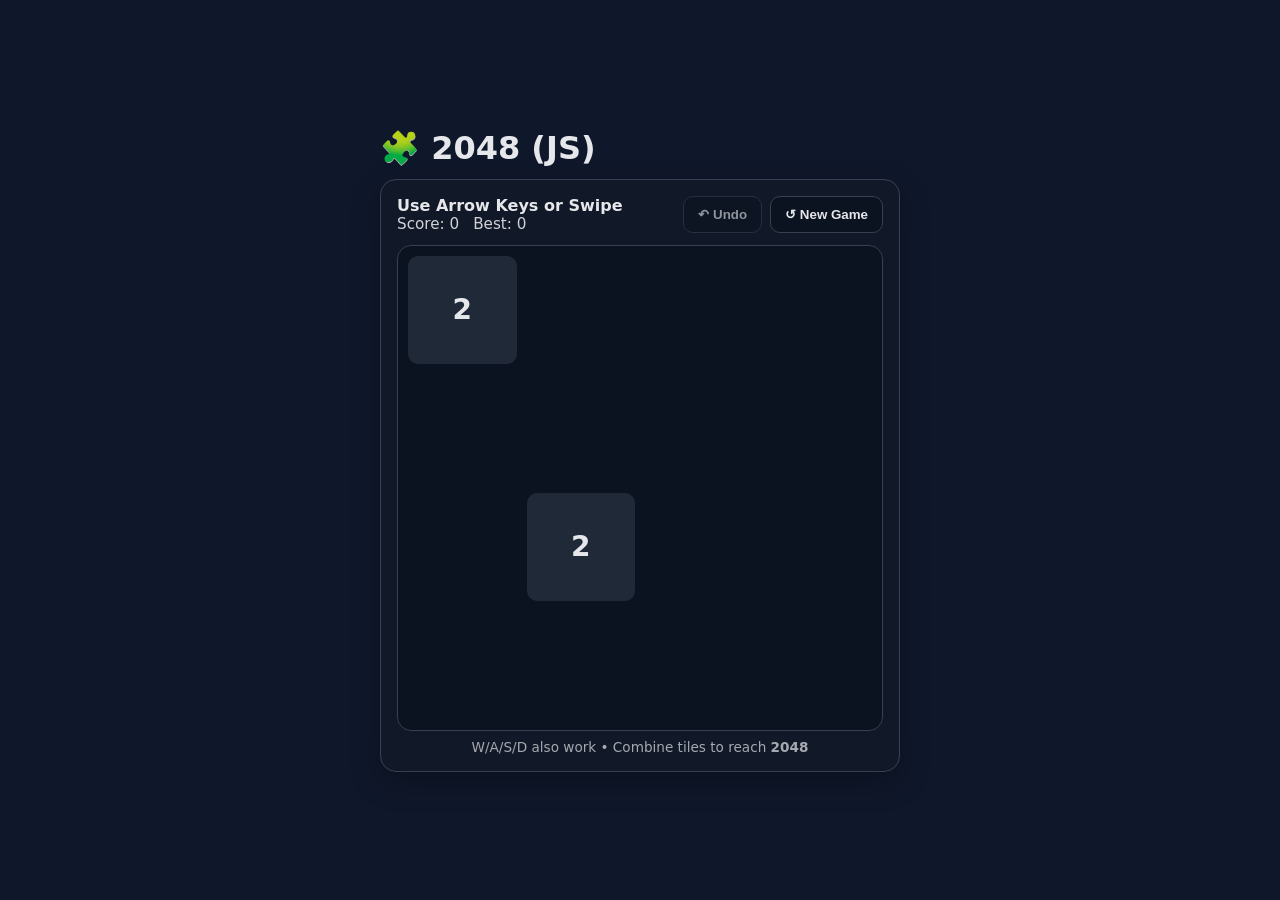
==== 2048/index.html @ 6a32fcf2 "New P" ====
<!doctype html>
<html lang="en">
<head>
  <meta charset="utf-8" />
  <meta name="viewport" content="width=device-width, initial-scale=1" />
  <title>2048 (Vanilla JS)</title>
  <style>
    :root {
      --bg:#0f172a; --panel:#111827; --line:#374151; --text:#e5e7eb;
      --empty:#0b1220; --tile:#243244; --accent:#22c55e;
    }
    * { box-sizing: border-box; }
    body { margin:0; background:var(--bg); color:var(--text);
      min-height:100vh; display:grid; place-items:center;
      font-family: ui-sans-serif,system-ui,-apple-system,Segoe UI,Roboto,Arial;
    }
    .wrap { width:min(520px,96vw); }
    h1 { margin: 0 0 12px; }
    .card { background:var(--panel); border:1px solid var(--line); border-radius:16px; padding:16px; box-shadow:0 10px 30px rgba(0,0,0,.25); }
    .row { display:flex; align-items:center; justify-content:space-between; gap:12px; margin-bottom:12px; flex-wrap:wrap; }
    .stats { display:flex; gap:14px; font-size:.95rem; opacity:.9; }
    .btn { border-radius:10px; padding:10px 14px; font-weight:700; border:1px solid var(--line); background:#0b1220; color:var(--text); cursor:pointer; }
    .btn:disabled { opacity:.6; cursor:not-allowed; }
    .btn:hover { background:#10182a; }
    #board { display:grid; grid-template-columns: repeat(4, 1fr); gap:10px;
      border:1px solid var(--line); border-radius:14px; padding:10px; background: #0b1220; touch-action:none; }
    .cell {
      aspect-ratio:1/1; border-radius:10px; display:grid; place-items:center;
      font-weight:800; font-size:28px;
      background: var(--empty); color:#e5e7eb; user-select:none;
      transition: transform .08s ease;
    }
    .cell.pop { transform: scale(1.06); }
    .tile-0  { background: var(--empty); color: transparent; }
    .tile-2  { background:#1f2937; }
    .tile-4  { background:#243244; }
    .tile-8  { background:#f59e0b; color:#0b1220; }
    .tile-16 { background:#f97316; color:#0b1220; }
    .tile-32 { background:#ef4444; color:#0b1220; }
    .tile-64 { background:#dc2626; color:#0b1220; }
    .tile-128{ background:#a78bfa; color:#0b1220; }
    .tile-256{ background:#8b5cf6; color:#0b1220; }
    .tile-512{ background:#6366f1; color:#0b1220; }
    .tile-1024{background:#22c55e; color:#0b1220; }
    .tile-2048{background:#16a34a; color:#0b1220; }
    footer { opacity:.7; font-size:.85rem; margin-top:8px; text-align:center; }
    noscript { display:block; margin:12px 0; background:#3b1111; border:1px solid #7f1d1d; padding:8px 10px; border-radius:8px; }
  </style>
</head>
<body>
  <div class="wrap">
    <h1>🧩 2048 (JS)</h1>
    <div class="card">
      <noscript>JavaScript is disabled; the game can’t run.</noscript>

      <div class="row">
        <div>
          <strong id="status">Use Arrow Keys or Swipe</strong>
          <div class="stats">
            <div>Score: <span id="score">0</span></div>
            <div>Best: <span id="best">0</span></div>
          </div>
        </div>
        <div style="display:flex; gap:8px;">
          <button id="undo"  class="btn" disabled>↶ Undo</button>
          <button id="new"   class="btn">↺ New Game</button>
        </div>
      </div>

      <div id="board" aria-label="2048 board" role="grid"></div>

      <footer>W/A/S/D also work • Combine tiles to reach <b>2048</b></footer>
    </div>
  </div>

  <script>
  // show any fatal error in the UI
  const showError = (e) => { const s = document.getElementById('status'); if (s) s.textContent = 'Error: ' + (e?.message||e); console.error(e); };

  try {
    // ====== UI refs ======
    const boardEl = document.getElementById('board');
    const scoreEl = document.getElementById('score');
    const bestEl  = document.getElementById('best');
    const statusEl= document.getElementById('status');
    const undoBtn = document.getElementById('undo');
    const newBtn  = document.getElementById('new');

    // ====== localStorage (safe) ======
    const BEST_KEY = 'g_2048_best_v1';
    let storageOK = true;
    try { localStorage.setItem('__2048_test', '1'); localStorage.removeItem('__2048_test'); } catch(_) { storageOK = false; }
    const getBest = () => storageOK ? Number(localStorage.getItem(BEST_KEY) || 0) : Number(bestEl.textContent||0);
    const setBest = (v) => { if (storageOK) { try { localStorage.setItem(BEST_KEY, String(v)); } catch(_){} } bestEl.textContent = v; };
    setBest(getBest());

    // ====== Game state ======
    const SIZE = 4;
    let grid;          // 2D array [row][col]
    let score;
    let won, over;
    let prevState = null; // for undo {grid, score}

    // Build board cells once
    const cells = [];
    for (let i=0;i<SIZE*SIZE;i++){
      const div = document.createElement('div');
      div.className = 'cell tile-0';
      div.setAttribute('role','gridcell');
      boardEl.appendChild(div);
      cells.push(div);
    }

    function setStatus(t){ statusEl.textContent = t; }
    function cloneGrid(g){ return g.map(r => r.slice()); }

    function emptyGrid(){ return Array.from({length: SIZE}, ()=> Array(SIZE).fill(0)); }

    function randChoice(arr){ return arr[Math.floor(Math.random()*arr.length)]; }

    function getEmptyCells(g){
      const out = [];
      for (let r=0;r<SIZE;r++) for (let c=0;c<SIZE;c++) if (g[r][c]===0) out.push([r,c]);
      return out;
    }

    function addRandomTile(g){
      const empties = getEmptyCells(g);
      if (empties.length === 0) return false;
      const [r,c] = randChoice(empties);
      g[r][c] = Math.random() < 0.9 ? 2 : 4;
      // pop effect on render
      const idx = r*SIZE + c; requestAnimationFrame(()=>{ cells[idx].classList.add('pop'); setTimeout(()=>cells[idx].classList.remove('pop'), 90); });
      return true;
    }

    function init(){
      grid = emptyGrid();
      score = 0; won=false; over=false; prevState=null;
      addRandomTile(grid); addRandomTile(grid);
      updateUI();
      setStatus('Use Arrow Keys or Swipe');
      undoBtn.disabled = true;
    }

    // ====== Movement & merging ======
    function slideRowLeft(row){
      const nums = row.filter(v => v!==0);
      const merged = [];
      for (let i=0; i<nums.length; ){
        if (i+1 < nums.length && nums[i] === nums[i+1]) {
          const v = nums[i]*2;
          merged.push(v);
          score += v;
          i += 2;
        } else {
          merged.push(nums[i]);
          i += 1;
        }
      }
      while (merged.length < SIZE) merged.push(0);
      return merged;
    }

    function rotateGridRight(g){
      // returns g rotated 90° CW
      const out = emptyGrid();
      for (let r=0;r<SIZE;r++)
        for (let c=0;c<SIZE;c++)
          out[c][SIZE-1-r] = g[r][c];
      return out;
    }
    function rotateGridLeft(g){
      const out = emptyGrid();
      for (let r=0;r<SIZE;r++)
        for (let c=0;c<SIZE;c++)
          out[SIZE-1-c][r] = g[r][c];
      return out;
    }
    function gridsEqual(a,b){
      for (let r=0;r<SIZE;r++) for (let c=0;c<SIZE;c++) if (a[r][c]!==b[r][c]) return false;
      return true;
    }

    // dir: 'left'|'right'|'up'|'down'
    function move(dir){
      if (over) return false;

      const before = cloneGrid(grid);
      let work = cloneGrid(grid);

      if (dir==='up') work = rotateGridLeft(work);
      if (dir==='right') work = work.map(row=>row.slice().reverse());
      if (dir==='down') work = rotateGridRight(work);

      // slide each row left
      work = work.map(slideRowLeft);

      // un-rotate / un-reverse
      if (dir==='right') work = work.map(row=>row.slice().reverse());
      if (dir==='up') work = rotateGridRight(work);
      if (dir==='down') work = rotateGridLeft(work);

      if (gridsEqual(before, work)) return false; // no change -> ignore

      // save for undo
      prevState = { grid: before, score: score };
      undoBtn.disabled = false;

      grid = work;
      addRandomTile(grid);
      checkGameState();
      updateUI();
      return true;
    }

    function checkGameState(){
      // win?
      for (let r=0;r<SIZE;r++) for (let c=0;c<SIZE;c++) if (grid[r][c] >= 2048) won = true;
      if (won) setStatus('You made 2048! Keep going or New Game');

      // moves available?
      if (getEmptyCells(grid).length>0) return;
      // any adjacent equals?
      for (let r=0;r<SIZE;r++){
        for (let c=0;c<SIZE;c++){
          const v = grid[r][c];
          if (r+1<SIZE && grid[r+1][c]===v) return;
          if (c+1<SIZE && grid[r][c+1]===v) return;
        }
      }
      over = true;
      setStatus('Game Over — ↺ New Game');
    }

    // ====== Render ======
    function updateUI(){
      // numbers
      for (let r=0;r<SIZE;r++){
        for (let c=0;c<SIZE;c++){
          const v = grid[r][c];
          const el = cells[r*SIZE + c];
          el.textContent = v===0 ? '' : String(v);
          el.className = 'cell tile-' + (v===0 ? '0' : v);
        }
      }
      scoreEl.textContent = score;
      setBest(Math.max(getBest(), score));
    }

    // ====== Input ======
    function handleKey(e){
      const k = e.key.toLowerCase();
      const nav = ["arrowleft","arrowright","arrowup","arrowdown","w","a","s","d"].includes(k);
      if (!nav) return;

      e.preventDefault();
      if (k==="arrowleft" || k==="a") move('left');
      else if (k==="arrowright" || k==="d") move('right');
      else if (k==="arrowup" || k==="w") move('up');
      else if (k==="arrowdown" || k==="s") move('down');
    }
    window.addEventListener('keydown', handleKey);

    // swipe (mobile)
    let touchStart=null;
    boardEl.addEventListener('touchstart', (e)=>{
      if (e.touches?.length) touchStart = {x:e.touches[0].clientX, y:e.touches[0].clientY};
    }, {passive:true});
    boardEl.addEventListener('touchend', (e)=>{
      if (!touchStart) return;
      const t = e.changedTouches[0];
      const dx = t.clientX - touchStart.x;
      const dy = t.clientY - touchStart.y;
      touchStart = null;
      if (Math.max(Math.abs(dx), Math.abs(dy)) < 24) return; // ignore tiny drags
      if (Math.abs(dx) > Math.abs(dy)) move(dx>0?'right':'left');
      else move(dy>0?'down':'up');
    }, {passive:true});

    // buttons
    newBtn.addEventListener('click', init);
    undoBtn.addEventListener('click', ()=>{
      if (!prevState) return;
      grid = cloneGrid(prevState.grid);
      score = prevState.score;
      prevState = null;
      undoBtn.disabled = true;
      over=false; // allow continue after undo
      setStatus('Use Arrow Keys or Swipe');
      updateUI();
    });

    // boot
    init();
  } catch (e){ showError(e); }
  </script>
</body>
</html>
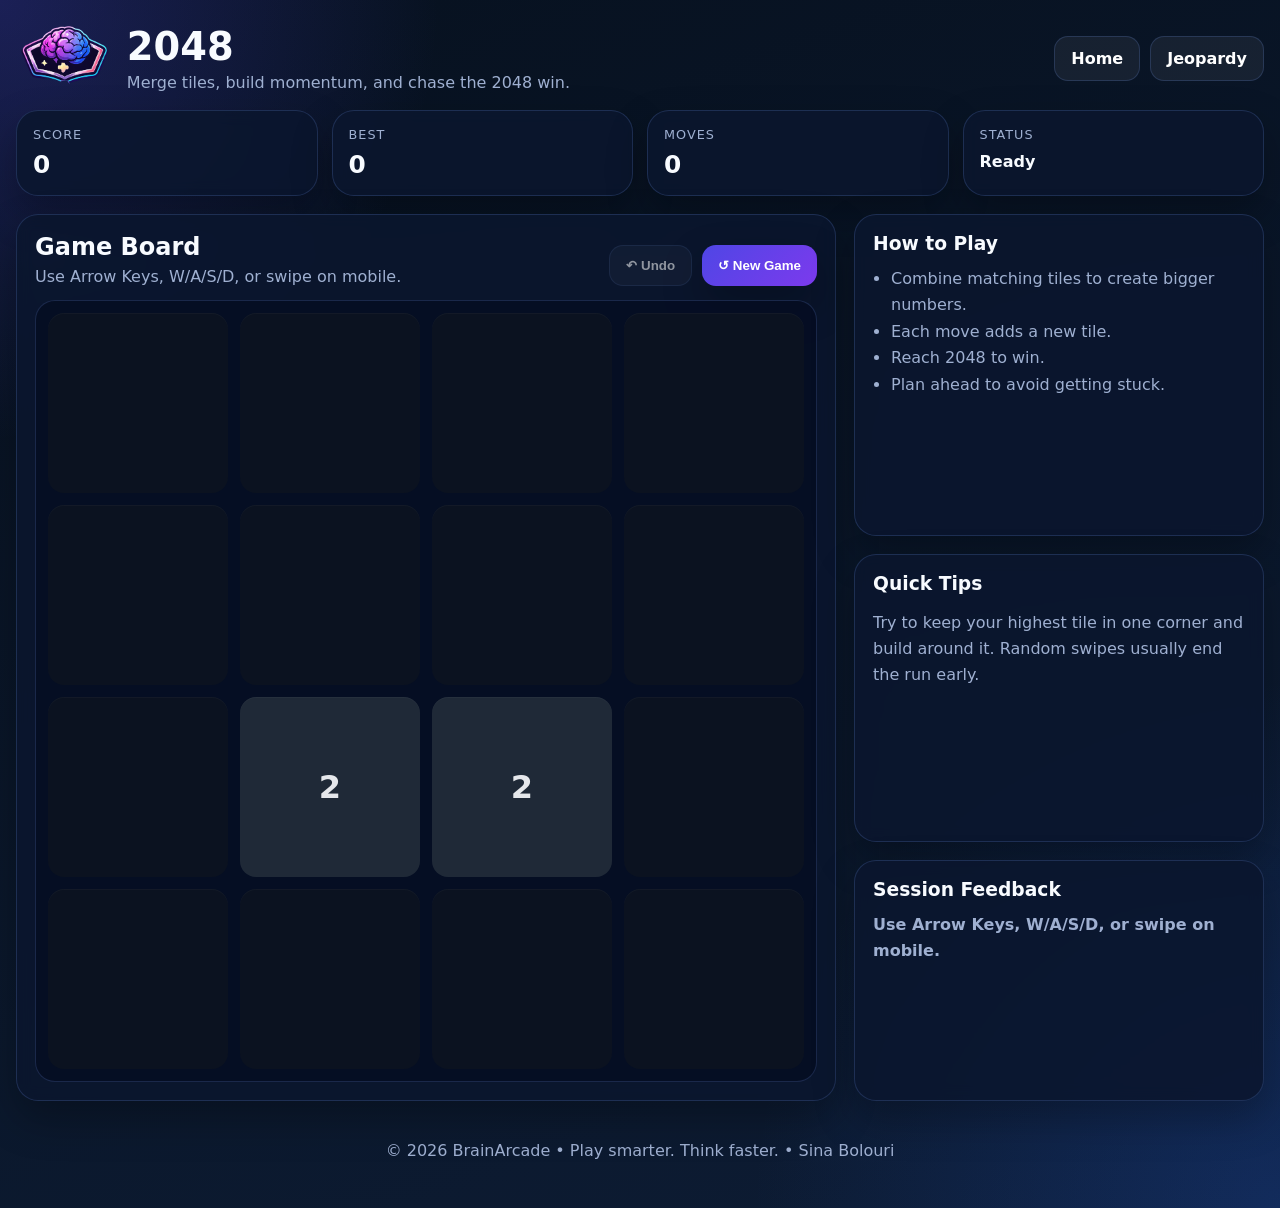
==== commit 7465cf58: "new Games" ====
--- a/2048/index.html
+++ b/2048/index.html
@@ -1,299 +1,126 @@
 <!doctype html>
 <html lang="en">
-<head>
-  <meta charset="utf-8" />
-  <meta name="viewport" content="width=device-width, initial-scale=1" />
-  <title>2048 (Vanilla JS)</title>
-  <style>
-    :root {
-      --bg:#0f172a; --panel:#111827; --line:#374151; --text:#e5e7eb;
-      --empty:#0b1220; --tile:#243244; --accent:#22c55e;
-    }
-    * { box-sizing: border-box; }
-    body { margin:0; background:var(--bg); color:var(--text);
-      min-height:100vh; display:grid; place-items:center;
-      font-family: ui-sans-serif,system-ui,-apple-system,Segoe UI,Roboto,Arial;
-    }
-    .wrap { width:min(520px,96vw); }
-    h1 { margin: 0 0 12px; }
-    .card { background:var(--panel); border:1px solid var(--line); border-radius:16px; padding:16px; box-shadow:0 10px 30px rgba(0,0,0,.25); }
-    .row { display:flex; align-items:center; justify-content:space-between; gap:12px; margin-bottom:12px; flex-wrap:wrap; }
-    .stats { display:flex; gap:14px; font-size:.95rem; opacity:.9; }
-    .btn { border-radius:10px; padding:10px 14px; font-weight:700; border:1px solid var(--line); background:#0b1220; color:var(--text); cursor:pointer; }
-    .btn:disabled { opacity:.6; cursor:not-allowed; }
-    .btn:hover { background:#10182a; }
-    #board { display:grid; grid-template-columns: repeat(4, 1fr); gap:10px;
-      border:1px solid var(--line); border-radius:14px; padding:10px; background: #0b1220; touch-action:none; }
-    .cell {
-      aspect-ratio:1/1; border-radius:10px; display:grid; place-items:center;
-      font-weight:800; font-size:28px;
-      background: var(--empty); color:#e5e7eb; user-select:none;
-      transition: transform .08s ease;
-    }
-    .cell.pop { transform: scale(1.06); }
-    .tile-0  { background: var(--empty); color: transparent; }
-    .tile-2  { background:#1f2937; }
-    .tile-4  { background:#243244; }
-    .tile-8  { background:#f59e0b; color:#0b1220; }
-    .tile-16 { background:#f97316; color:#0b1220; }
-    .tile-32 { background:#ef4444; color:#0b1220; }
-    .tile-64 { background:#dc2626; color:#0b1220; }
-    .tile-128{ background:#a78bfa; color:#0b1220; }
-    .tile-256{ background:#8b5cf6; color:#0b1220; }
-    .tile-512{ background:#6366f1; color:#0b1220; }
-    .tile-1024{background:#22c55e; color:#0b1220; }
-    .tile-2048{background:#16a34a; color:#0b1220; }
-    footer { opacity:.7; font-size:.85rem; margin-top:8px; text-align:center; }
-    noscript { display:block; margin:12px 0; background:#3b1111; border:1px solid #7f1d1d; padding:8px 10px; border-radius:8px; }
-  </style>
-</head>
-<body>
-  <div class="wrap">
-    <h1>🧩 2048 (JS)</h1>
-    <div class="card">
-      <noscript>JavaScript is disabled; the game can’t run.</noscript>
-
-      <div class="row">
+  <head>
+    <meta charset="utf-8" />
+    <meta name="viewport" content="width=device-width, initial-scale=1" />
+    <title>BrainArcade • 2048</title>
+    <link rel="stylesheet" href="styles.css" />
+    <link rel="stylesheet" href="../assets/css/base.css" />
+    <link
+      rel="icon"
+      type="image/png"
+      href="../assets/brainarcade-favicon.png"
+    />
+  </head>
+  <body>
+    <header class="site-header">
+      <div class="brand">
+        <div class="brand">
+          <a href="../index.html" class="logo-link">
+            <img
+              src="../assets/brainarcade-logo.png"
+              alt="BrainArcade logo"
+              class="site-logo"
+            />
+          </a>
+        </div>
         <div>
-          <strong id="status">Use Arrow Keys or Swipe</strong>
-          <div class="stats">
-            <div>Score: <span id="score">0</span></div>
-            <div>Best: <span id="best">0</span></div>
-          </div>
-        </div>
-        <div style="display:flex; gap:8px;">
-          <button id="undo"  class="btn" disabled>↶ Undo</button>
-          <button id="new"   class="btn">↺ New Game</button>
+          <h1>2048</h1>
+          <p>Merge tiles, build momentum, and chase the 2048 win.</p>
         </div>
       </div>
 
-      <div id="board" aria-label="2048 board" role="grid"></div>
+      <nav class="top-nav">
+        <a href="../index.html" class="nav-link">Home</a>
+        <a href="../jeopardy/index.html" class="nav-link">Jeopardy</a>
+      </nav>
+    </header>
 
-      <footer>W/A/S/D also work • Combine tiles to reach <b>2048</b></footer>
-    </div>
-  </div>
+    <main class="game-shell">
+      <section class="topbar">
+        <div class="stat-card">
+          <span class="stat-label">Score</span>
+          <span class="stat-value" id="score">0</span>
+        </div>
+        <div class="stat-card">
+          <span class="stat-label">Best</span>
+          <span class="stat-value" id="best">0</span>
+        </div>
+        <div class="stat-card">
+          <span class="stat-label">Moves</span>
+          <span class="stat-value" id="moves">0</span>
+        </div>
+        <div class="stat-card">
+          <span class="stat-label">Status</span>
+          <span class="stat-value small" id="status">Ready</span>
+        </div>
+      </section>
 
-  <script>
-  // show any fatal error in the UI
-  const showError = (e) => { const s = document.getElementById('status'); if (s) s.textContent = 'Error: ' + (e?.message||e); console.error(e); };
+      <section class="content-grid">
+        <section class="board-panel">
+          <div class="panel-header">
+            <div>
+              <h2>Game Board</h2>
+              <p>Use Arrow Keys, W/A/S/D, or swipe on mobile.</p>
+            </div>
 
-  try {
-    // ====== UI refs ======
-    const boardEl = document.getElementById('board');
-    const scoreEl = document.getElementById('score');
-    const bestEl  = document.getElementById('best');
-    const statusEl= document.getElementById('status');
-    const undoBtn = document.getElementById('undo');
-    const newBtn  = document.getElementById('new');
+            <div class="panel-actions">
+              <button id="undo" class="secondary-btn" disabled>↶ Undo</button>
+              <button id="new" class="primary-btn">↺ New Game</button>
+            </div>
+          </div>
 
-    // ====== localStorage (safe) ======
-    const BEST_KEY = 'g_2048_best_v1';
-    let storageOK = true;
-    try { localStorage.setItem('__2048_test', '1'); localStorage.removeItem('__2048_test'); } catch(_) { storageOK = false; }
-    const getBest = () => storageOK ? Number(localStorage.getItem(BEST_KEY) || 0) : Number(bestEl.textContent||0);
-    const setBest = (v) => { if (storageOK) { try { localStorage.setItem(BEST_KEY, String(v)); } catch(_){} } bestEl.textContent = v; };
-    setBest(getBest());
+          <div class="board-wrap">
+            <div id="board" aria-label="2048 board" role="grid"></div>
 
-    // ====== Game state ======
-    const SIZE = 4;
-    let grid;          // 2D array [row][col]
-    let score;
-    let won, over;
-    let prevState = null; // for undo {grid, score}
+            <div id="overlay" class="overlay hidden">
+              <div class="overlay-card">
+                <h3 id="overlay-title">You Win!</h3>
+                <p id="overlay-message">Keep going or start a fresh run.</p>
+                <div class="overlay-actions">
+                  <button id="continue-btn" class="secondary-btn">
+                    Keep Going
+                  </button>
+                  <button id="restart-btn" class="primary-btn">New Game</button>
+                </div>
+              </div>
+            </div>
+          </div>
+        </section>
 
-    // Build board cells once
-    const cells = [];
-    for (let i=0;i<SIZE*SIZE;i++){
-      const div = document.createElement('div');
-      div.className = 'cell tile-0';
-      div.setAttribute('role','gridcell');
-      boardEl.appendChild(div);
-      cells.push(div);
-    }
+        <aside class="side-panel">
+          <div class="info-card">
+            <h3>How to Play</h3>
+            <ul>
+              <li>Combine matching tiles to create bigger numbers.</li>
+              <li>Each move adds a new tile.</li>
+              <li>Reach 2048 to win.</li>
+              <li>Plan ahead to avoid getting stuck.</li>
+            </ul>
+          </div>
 
-    function setStatus(t){ statusEl.textContent = t; }
-    function cloneGrid(g){ return g.map(r => r.slice()); }
+          <div class="info-card">
+            <h3>Quick Tips</h3>
+            <p>
+              Try to keep your highest tile in one corner and build around it.
+              Random swipes usually end the run early.
+            </p>
+          </div>
 
-    function emptyGrid(){ return Array.from({length: SIZE}, ()=> Array(SIZE).fill(0)); }
+          <div class="info-card">
+            <h3>Session Feedback</h3>
+            <div id="feedback" class="feedback">
+              Start a new round and build your chain.
+            </div>
+          </div>
+        </aside>
+      </section>
+    </main>
 
-    function randChoice(arr){ return arr[Math.floor(Math.random()*arr.length)]; }
+    <footer class="site-footer">
+      <p>© 2026 BrainArcade • Play smarter. Think faster. • Sina Bolouri</p>
+    </footer>
 
-    function getEmptyCells(g){
-      const out = [];
-      for (let r=0;r<SIZE;r++) for (let c=0;c<SIZE;c++) if (g[r][c]===0) out.push([r,c]);
-      return out;
-    }
-
-    function addRandomTile(g){
-      const empties = getEmptyCells(g);
-      if (empties.length === 0) return false;
-      const [r,c] = randChoice(empties);
-      g[r][c] = Math.random() < 0.9 ? 2 : 4;
-      // pop effect on render
-      const idx = r*SIZE + c; requestAnimationFrame(()=>{ cells[idx].classList.add('pop'); setTimeout(()=>cells[idx].classList.remove('pop'), 90); });
-      return true;
-    }
-
-    function init(){
-      grid = emptyGrid();
-      score = 0; won=false; over=false; prevState=null;
-      addRandomTile(grid); addRandomTile(grid);
-      updateUI();
-      setStatus('Use Arrow Keys or Swipe');
-      undoBtn.disabled = true;
-    }
-
-    // ====== Movement & merging ======
-    function slideRowLeft(row){
-      const nums = row.filter(v => v!==0);
-      const merged = [];
-      for (let i=0; i<nums.length; ){
-        if (i+1 < nums.length && nums[i] === nums[i+1]) {
-          const v = nums[i]*2;
-          merged.push(v);
-          score += v;
-          i += 2;
-        } else {
-          merged.push(nums[i]);
-          i += 1;
-        }
-      }
-      while (merged.length < SIZE) merged.push(0);
-      return merged;
-    }
-
-    function rotateGridRight(g){
-      // returns g rotated 90° CW
-      const out = emptyGrid();
-      for (let r=0;r<SIZE;r++)
-        for (let c=0;c<SIZE;c++)
-          out[c][SIZE-1-r] = g[r][c];
-      return out;
-    }
-    function rotateGridLeft(g){
-      const out = emptyGrid();
-      for (let r=0;r<SIZE;r++)
-        for (let c=0;c<SIZE;c++)
-          out[SIZE-1-c][r] = g[r][c];
-      return out;
-    }
-    function gridsEqual(a,b){
-      for (let r=0;r<SIZE;r++) for (let c=0;c<SIZE;c++) if (a[r][c]!==b[r][c]) return false;
-      return true;
-    }
-
-    // dir: 'left'|'right'|'up'|'down'
-    function move(dir){
-      if (over) return false;
-
-      const before = cloneGrid(grid);
-      let work = cloneGrid(grid);
-
-      if (dir==='up') work = rotateGridLeft(work);
-      if (dir==='right') work = work.map(row=>row.slice().reverse());
-      if (dir==='down') work = rotateGridRight(work);
-
-      // slide each row left
-      work = work.map(slideRowLeft);
-
-      // un-rotate / un-reverse
-      if (dir==='right') work = work.map(row=>row.slice().reverse());
-      if (dir==='up') work = rotateGridRight(work);
-      if (dir==='down') work = rotateGridLeft(work);
-
-      if (gridsEqual(before, work)) return false; // no change -> ignore
-
-      // save for undo
-      prevState = { grid: before, score: score };
-      undoBtn.disabled = false;
-
-      grid = work;
-      addRandomTile(grid);
-      checkGameState();
-      updateUI();
-      return true;
-    }
-
-    function checkGameState(){
-      // win?
-      for (let r=0;r<SIZE;r++) for (let c=0;c<SIZE;c++) if (grid[r][c] >= 2048) won = true;
-      if (won) setStatus('You made 2048! Keep going or New Game');
-
-      // moves available?
-      if (getEmptyCells(grid).length>0) return;
-      // any adjacent equals?
-      for (let r=0;r<SIZE;r++){
-        for (let c=0;c<SIZE;c++){
-          const v = grid[r][c];
-          if (r+1<SIZE && grid[r+1][c]===v) return;
-          if (c+1<SIZE && grid[r][c+1]===v) return;
-        }
-      }
-      over = true;
-      setStatus('Game Over — ↺ New Game');
-    }
-
-    // ====== Render ======
-    function updateUI(){
-      // numbers
-      for (let r=0;r<SIZE;r++){
-        for (let c=0;c<SIZE;c++){
-          const v = grid[r][c];
-          const el = cells[r*SIZE + c];
-          el.textContent = v===0 ? '' : String(v);
-          el.className = 'cell tile-' + (v===0 ? '0' : v);
-        }
-      }
-      scoreEl.textContent = score;
-      setBest(Math.max(getBest(), score));
-    }
-
-    // ====== Input ======
-    function handleKey(e){
-      const k = e.key.toLowerCase();
-      const nav = ["arrowleft","arrowright","arrowup","arrowdown","w","a","s","d"].includes(k);
-      if (!nav) return;
-
-      e.preventDefault();
-      if (k==="arrowleft" || k==="a") move('left');
-      else if (k==="arrowright" || k==="d") move('right');
-      else if (k==="arrowup" || k==="w") move('up');
-      else if (k==="arrowdown" || k==="s") move('down');
-    }
-    window.addEventListener('keydown', handleKey);
-
-    // swipe (mobile)
-    let touchStart=null;
-    boardEl.addEventListener('touchstart', (e)=>{
-      if (e.touches?.length) touchStart = {x:e.touches[0].clientX, y:e.touches[0].clientY};
-    }, {passive:true});
-    boardEl.addEventListener('touchend', (e)=>{
-      if (!touchStart) return;
-      const t = e.changedTouches[0];
-      const dx = t.clientX - touchStart.x;
-      const dy = t.clientY - touchStart.y;
-      touchStart = null;
-      if (Math.max(Math.abs(dx), Math.abs(dy)) < 24) return; // ignore tiny drags
-      if (Math.abs(dx) > Math.abs(dy)) move(dx>0?'right':'left');
-      else move(dy>0?'down':'up');
-    }, {passive:true});
-
-    // buttons
-    newBtn.addEventListener('click', init);
-    undoBtn.addEventListener('click', ()=>{
-      if (!prevState) return;
-      grid = cloneGrid(prevState.grid);
-      score = prevState.score;
-      prevState = null;
-      undoBtn.disabled = true;
-      over=false; // allow continue after undo
-      setStatus('Use Arrow Keys or Swipe');
-      updateUI();
-    });
-
-    // boot
-    init();
-  } catch (e){ showError(e); }
-  </script>
-</body>
+    <script src="app.js"></script>
+  </body>
 </html>
--- a/2048/styles.css
+++ b/2048/styles.css
@@ -0,0 +1,341 @@
+:root {
+  --bg: #07111f;
+  --bg-2: #0d1c34;
+  --panel: rgba(11, 22, 46, 0.88);
+  --panel-2: rgba(16, 29, 60, 0.95);
+  --line: rgba(120, 160, 255, 0.18);
+  --text: #f8fbff;
+  --muted: #9fb0d1;
+  --blue: #4f46e5;
+  --blue-2: #2563eb;
+  --purple: #7c3aed;
+  --green: #22c55e;
+  --gold: #ffd54a;
+  --danger: #ef4444;
+  --shadow: 0 18px 40px rgba(0, 0, 0, 0.28);
+  --radius: 20px;
+
+  --tile-empty: #0b1220;
+  --tile-2: #1f2937;
+  --tile-4: #243244;
+  --tile-8: #f59e0b;
+  --tile-16: #f97316;
+  --tile-32: #ef4444;
+  --tile-64: #dc2626;
+  --tile-128: #a78bfa;
+  --tile-256: #8b5cf6;
+  --tile-512: #6366f1;
+  --tile-1024: #22c55e;
+  --tile-2048: #16a34a;
+  --tile-super: #ffd54a;
+}
+
+* {
+  box-sizing: border-box;
+}
+
+.site-header,
+.game-shell,
+.site-footer {
+  width: min(1280px, calc(100% - 32px));
+  margin-inline: auto;
+}
+
+@media (max-width: 640px) {
+  .site-logo {
+    height: 52px;
+  }
+}
+
+.brand-mark {
+  width: 56px;
+  height: 56px;
+  border-radius: 18px;
+  display: grid;
+  place-items: center;
+  font-size: 1.4rem;
+  font-weight: 900;
+  text-decoration: none;
+  color: white;
+  background: linear-gradient(135deg, var(--blue), var(--purple));
+  box-shadow: var(--shadow);
+}
+
+.brand h1 {
+  margin: 0;
+  font-size: clamp(1.8rem, 3vw, 2.6rem);
+}
+
+.brand p {
+  margin: 4px 0 0;
+  color: var(--muted);
+}
+
+.nav-link,
+.primary-btn,
+.secondary-btn {
+  text-decoration: none;
+  border-radius: 14px;
+  padding: 12px 16px;
+  font-weight: 800;
+  color: white;
+  cursor: pointer;
+  transition:
+    transform 0.18s ease,
+    filter 0.18s ease;
+}
+
+.nav-link,
+.secondary-btn {
+  border: 1px solid var(--line);
+  background: rgba(255, 255, 255, 0.06);
+}
+
+.nav-link:hover,
+.primary-btn:hover,
+.secondary-btn:hover {
+  transform: translateY(-2px);
+  filter: brightness(1.06);
+}
+
+.secondary-btn:disabled {
+  opacity: 0.55;
+  cursor: not-allowed;
+  transform: none;
+  filter: none;
+}
+
+.stat-card,
+.board-panel,
+.side-panel .info-card {
+  background: var(--panel);
+  border: 1px solid var(--line);
+  border-radius: 22px;
+  box-shadow: var(--shadow);
+  backdrop-filter: blur(8px);
+}
+
+.stat-card {
+  padding: 16px;
+}
+
+.stat-value.small {
+  font-size: 1rem;
+  line-height: 1.4;
+}
+
+.content-grid {
+  display: grid;
+  grid-template-columns: 2fr 1fr;
+  gap: 18px;
+}
+
+.board-panel {
+  padding: 18px;
+}
+
+.panel-header h2 {
+  margin: 0 0 6px;
+}
+
+.panel-header p {
+  margin: 0;
+  color: var(--muted);
+}
+
+.board-wrap {
+  position: relative;
+}
+
+#board {
+  display: grid;
+  grid-template-columns: repeat(4, 1fr);
+  gap: 12px;
+  padding: 12px;
+  border-radius: 20px;
+  background: rgba(6, 14, 35, 0.95);
+  border: 1px solid var(--line);
+  touch-action: none;
+}
+
+.cell {
+  aspect-ratio: 1 / 1;
+  border-radius: 16px;
+  display: grid;
+  place-items: center;
+  font-weight: 900;
+  font-size: clamp(1.3rem, 4vw, 2rem);
+  background: var(--tile-empty);
+  color: #e5e7eb;
+  user-select: none;
+  transition:
+    transform 0.1s ease,
+    background 0.15s ease,
+    color 0.15s ease;
+  box-shadow: inset 0 1px 0 rgba(255, 255, 255, 0.03);
+}
+
+.cell.pop {
+  transform: scale(1.07);
+}
+
+.tile-0 {
+  background: var(--tile-empty);
+  color: transparent;
+}
+
+.tile-2 {
+  background: var(--tile-2);
+}
+.tile-4 {
+  background: var(--tile-4);
+}
+.tile-8 {
+  background: var(--tile-8);
+  color: #0b1220;
+}
+.tile-16 {
+  background: var(--tile-16);
+  color: #0b1220;
+}
+.tile-32 {
+  background: var(--tile-32);
+  color: #0b1220;
+}
+.tile-64 {
+  background: var(--tile-64);
+  color: #0b1220;
+}
+.tile-128 {
+  background: var(--tile-128);
+  color: #0b1220;
+}
+.tile-256 {
+  background: var(--tile-256);
+  color: #0b1220;
+}
+.tile-512 {
+  background: var(--tile-512);
+  color: #0b1220;
+}
+.tile-1024 {
+  background: var(--tile-1024);
+  color: #0b1220;
+}
+.tile-2048 {
+  background: var(--tile-2048);
+  color: #0b1220;
+}
+.tile-super {
+  background: var(--tile-super);
+  color: #0b1220;
+}
+
+.side-panel {
+  display: grid;
+  gap: 18px;
+}
+
+.side-panel .info-card {
+  padding: 18px;
+}
+
+.info-card h3 {
+  margin: 0 0 12px;
+}
+
+.info-card p,
+.info-card li {
+  color: var(--muted);
+  line-height: 1.65;
+}
+
+.info-card ul {
+  margin: 0;
+  padding-left: 18px;
+}
+
+.feedback.success {
+  color: var(--green);
+}
+
+.feedback.warning {
+  color: var(--gold);
+}
+
+.feedback.danger {
+  color: var(--danger);
+}
+
+.overlay {
+  position: absolute;
+  inset: 0;
+  display: grid;
+  place-items: center;
+  background: rgba(3, 7, 18, 0.55);
+  border-radius: 20px;
+}
+
+.overlay.hidden {
+  display: none;
+}
+
+.overlay-card {
+  width: min(360px, calc(100% - 24px));
+  border-radius: 20px;
+  background: rgba(11, 22, 46, 0.96);
+  border: 1px solid var(--line);
+  padding: 22px;
+  text-align: center;
+  box-shadow: var(--shadow);
+}
+
+.overlay-card h3 {
+  margin: 0 0 10px;
+  font-size: 1.8rem;
+}
+
+.overlay-card p {
+  margin: 0 0 18px;
+  color: var(--muted);
+  line-height: 1.6;
+}
+
+.overlay-actions {
+  display: flex;
+  gap: 10px;
+  justify-content: center;
+  flex-wrap: wrap;
+}
+
+@media (max-width: 1050px) {
+  .content-grid {
+    grid-template-columns: 1fr;
+  }
+}
+
+@media (max-width: 780px) {
+  .site-header {
+    flex-direction: column;
+    align-items: flex-start;
+  }
+
+  .topbar {
+    grid-template-columns: repeat(2, 1fr);
+  }
+
+  .panel-header {
+    flex-direction: column;
+    align-items: flex-start;
+  }
+}
+
+@media (max-width: 560px) {
+  body {
+    padding: 14px;
+  }
+
+  .topbar {
+    grid-template-columns: 1fr;
+  }
+}
--- a/assets/css/base.css
+++ b/assets/css/base.css
@@ -0,0 +1,293 @@
+:root {
+  --bg: #07111f;
+  --bg-2: #0d1c34;
+
+  --panel: rgba(11, 22, 46, 0.88);
+  --panel-strong: rgba(16, 29, 60, 0.95);
+
+  --line: rgba(120, 160, 255, 0.18);
+
+  --text: #f8fbff;
+  --muted: #9fb0d1;
+
+  --primary: #4f46e5;
+  --secondary: #7c3aed;
+
+  --success: #22c55e;
+  --warning: #ffd54a;
+  --danger: #ef4444;
+
+  --shadow: 0 18px 40px rgba(0, 0, 0, 0.28);
+
+  --radius-lg: 22px;
+  --radius-md: 14px;
+}
+
+* {
+  box-sizing: border-box;
+}
+
+html {
+  scroll-behavior: smooth;
+}
+
+body {
+  margin: 0;
+  min-height: 100vh;
+  color: var(--text);
+  font-family:
+    Inter,
+    system-ui,
+    -apple-system,
+    "Segoe UI",
+    Roboto,
+    Arial,
+    sans-serif;
+  background:
+    radial-gradient(
+      circle at top left,
+      rgba(79, 70, 229, 0.28),
+      transparent 25%
+    ),
+    radial-gradient(
+      circle at bottom right,
+      rgba(37, 99, 235, 0.22),
+      transparent 30%
+    ),
+    linear-gradient(160deg, var(--bg), var(--bg-2));
+}
+
+.site-header,
+.game-shell,
+.homepage-shell,
+.site-footer {
+  width: min(1280px, calc(100% - 32px));
+  margin-inline: auto;
+}
+
+.site-header {
+  display: flex;
+  justify-content: space-between;
+  align-items: center;
+  gap: 18px;
+  padding: 24px 0 18px;
+}
+
+.brand {
+  display: flex;
+  align-items: center;
+  gap: 14px;
+}
+
+.logo-link {
+  display: inline-flex;
+  align-items: center;
+  text-decoration: none;
+}
+
+.site-logo {
+  height: 64px;
+  width: auto;
+  display: block;
+}
+
+.brand h1 {
+  margin: 0;
+  font-size: clamp(1.8rem, 3vw, 2.6rem);
+}
+
+.brand p,
+.tagline {
+  margin: 4px 0 0;
+  color: var(--muted);
+}
+
+.top-nav {
+  display: flex;
+  gap: 10px;
+  flex-wrap: wrap;
+}
+
+.nav-link,
+.primary-btn,
+.secondary-btn {
+  text-decoration: none;
+  border-radius: var(--radius-md);
+  padding: 12px 16px;
+  font-weight: 800;
+  color: white;
+  cursor: pointer;
+  transition:
+    transform 0.18s ease,
+    filter 0.18s ease,
+    background 0.18s ease;
+}
+
+.nav-link,
+.secondary-btn {
+  border: 1px solid var(--line);
+  background: rgba(255, 255, 255, 0.06);
+}
+
+.primary-btn {
+  border: none;
+  background: linear-gradient(135deg, var(--primary), var(--secondary));
+  box-shadow: var(--shadow);
+}
+
+.nav-link:hover,
+.primary-btn:hover,
+.secondary-btn:hover {
+  transform: translateY(-2px);
+  filter: brightness(1.06);
+}
+
+.secondary-btn:disabled,
+.primary-btn:disabled {
+  opacity: 0.55;
+  cursor: not-allowed;
+  transform: none;
+  filter: none;
+}
+
+.select-control {
+  border-radius: var(--radius-md);
+  padding: 12px 14px;
+  color: white;
+  border: 1px solid var(--line);
+  background: rgba(255, 255, 255, 0.06);
+  outline: none;
+}
+
+.topbar {
+  display: grid;
+  grid-template-columns: repeat(4, 1fr);
+  gap: 14px;
+  margin-bottom: 18px;
+}
+
+.stat-card,
+.board-panel,
+.side-panel .info-card,
+.card,
+.about-card,
+.game-card,
+.featured-card,
+.visual-card {
+  background: var(--panel);
+  border: 1px solid var(--line);
+  border-radius: var(--radius-lg);
+  box-shadow: var(--shadow);
+  backdrop-filter: blur(8px);
+}
+
+.stat-card {
+  padding: 16px;
+}
+
+.stat-label {
+  display: block;
+  color: var(--muted);
+  font-size: 0.8rem;
+  text-transform: uppercase;
+  letter-spacing: 0.08em;
+  margin-bottom: 8px;
+}
+
+.stat-value {
+  font-size: 1.55rem;
+  font-weight: 900;
+}
+
+.stat-value.small {
+  font-size: 1rem;
+  line-height: 1.5;
+}
+
+.board-panel,
+.card,
+.about-card,
+.game-card,
+.featured-card,
+.visual-card,
+.side-panel .info-card {
+  padding: 18px;
+}
+
+.panel-header {
+  display: flex;
+  justify-content: space-between;
+  align-items: end;
+  gap: 16px;
+  margin-bottom: 14px;
+}
+
+.panel-header h2 {
+  margin: 0 0 6px;
+}
+
+.panel-header p {
+  margin: 0;
+  color: var(--muted);
+}
+
+.panel-actions {
+  display: flex;
+  gap: 10px;
+  flex-wrap: wrap;
+}
+
+.content-grid {
+  display: grid;
+  gap: 18px;
+}
+
+.feedback {
+  font-weight: 700;
+  line-height: 1.6;
+  color: var(--muted);
+}
+
+.feedback.success {
+  color: var(--success);
+}
+
+.feedback.warning {
+  color: var(--warning);
+}
+
+.feedback.danger {
+  color: var(--danger);
+}
+
+.site-footer {
+  padding: 24px 0 32px;
+  text-align: center;
+  color: var(--muted);
+}
+
+@media (max-width: 780px) {
+  .site-header {
+    flex-direction: column;
+    align-items: flex-start;
+  }
+
+  .topbar {
+    grid-template-columns: repeat(2, 1fr);
+  }
+
+  .panel-header {
+    flex-direction: column;
+    align-items: flex-start;
+  }
+
+  .site-logo {
+    height: 52px;
+  }
+}
+
+@media (max-width: 560px) {
+  .topbar {
+    grid-template-columns: 1fr;
+  }
+}
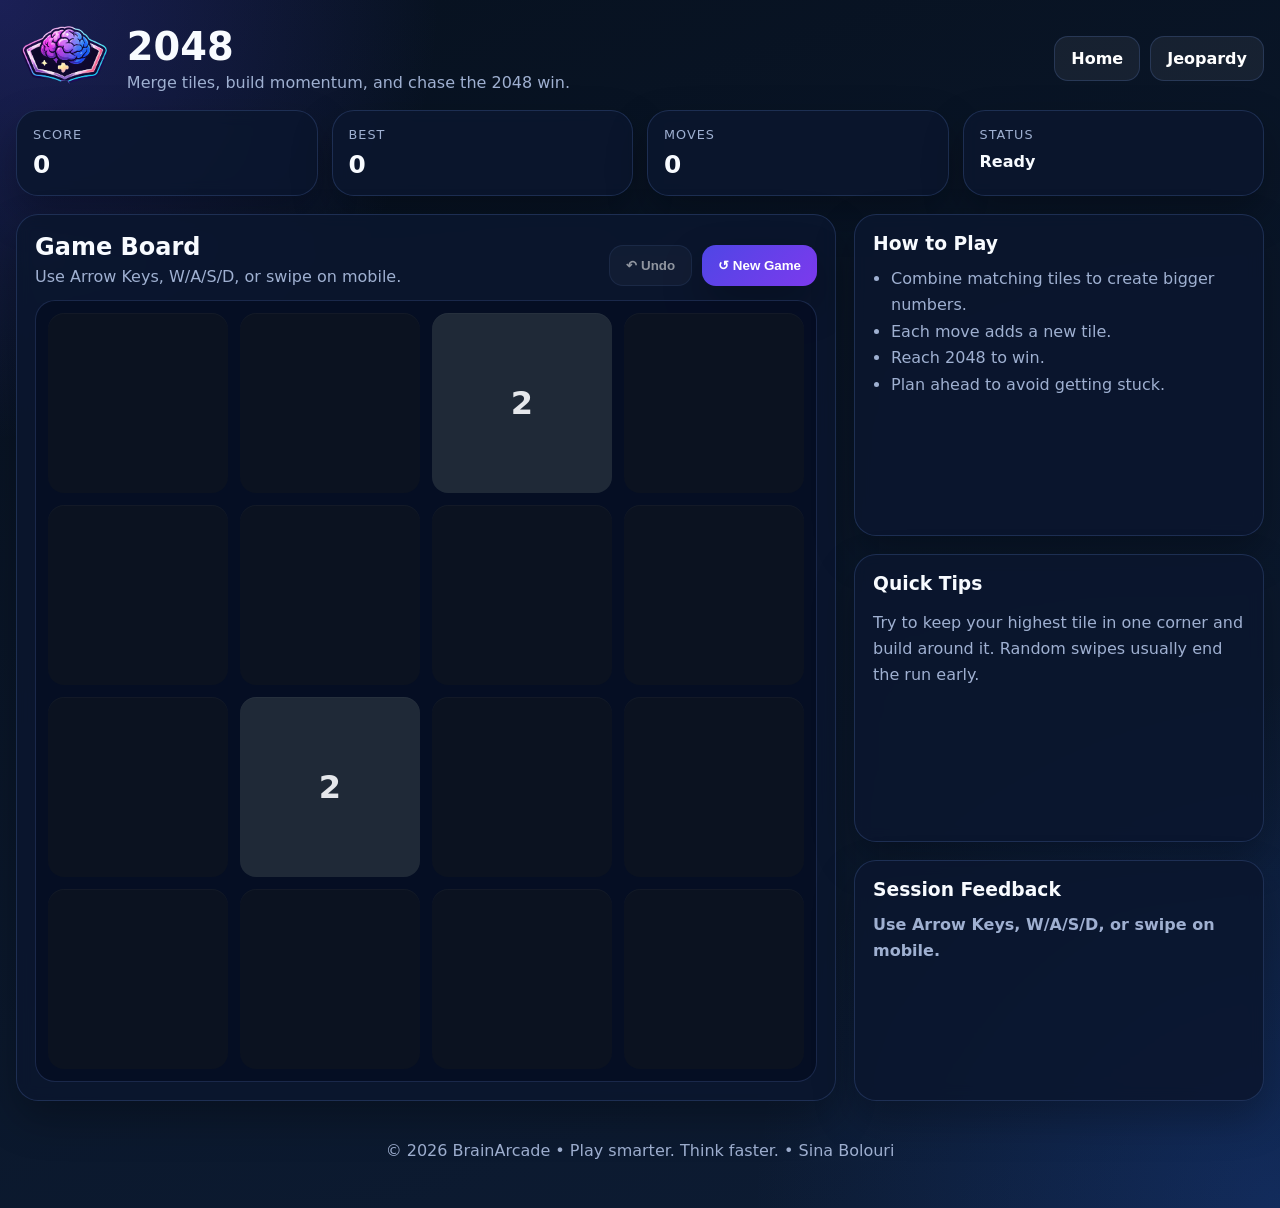
==== commit 368d6862: "Fix game links for custom domain" ====
--- a/2048/index.html
+++ b/2048/index.html
@@ -16,7 +16,7 @@
     <header class="site-header">
       <div class="brand">
         <div class="brand">
-          <a href="../index.html" class="logo-link">
+          <a href="/" class="logo-link">
             <img
               src="../assets/brainarcade-logo.png"
               alt="BrainArcade logo"
@@ -31,8 +31,8 @@
       </div>
 
       <nav class="top-nav">
-        <a href="../index.html" class="nav-link">Home</a>
-        <a href="../jeopardy/index.html" class="nav-link">Jeopardy</a>
+        <a href="/" class="nav-link">Home</a>
+        <a href="/Jeopardy/" class="nav-link">Jeopardy</a>
       </nav>
     </header>
 
